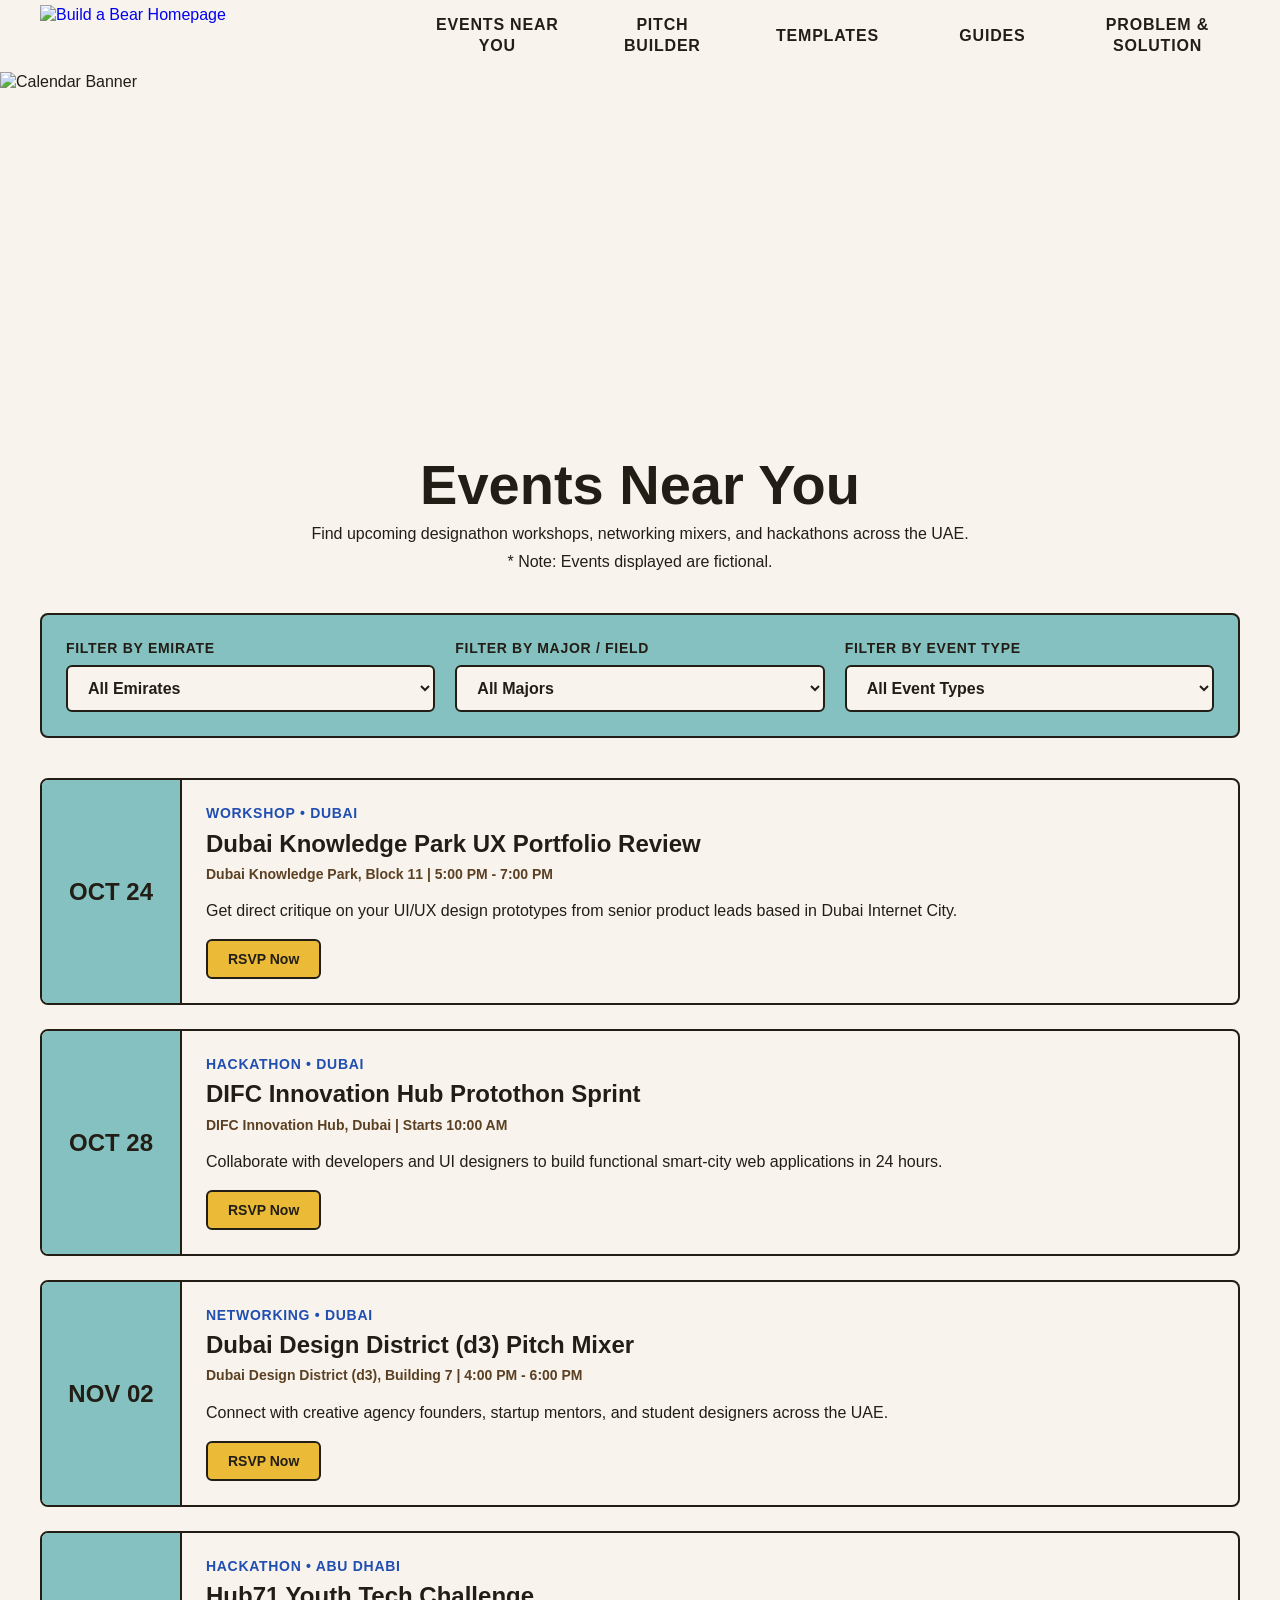
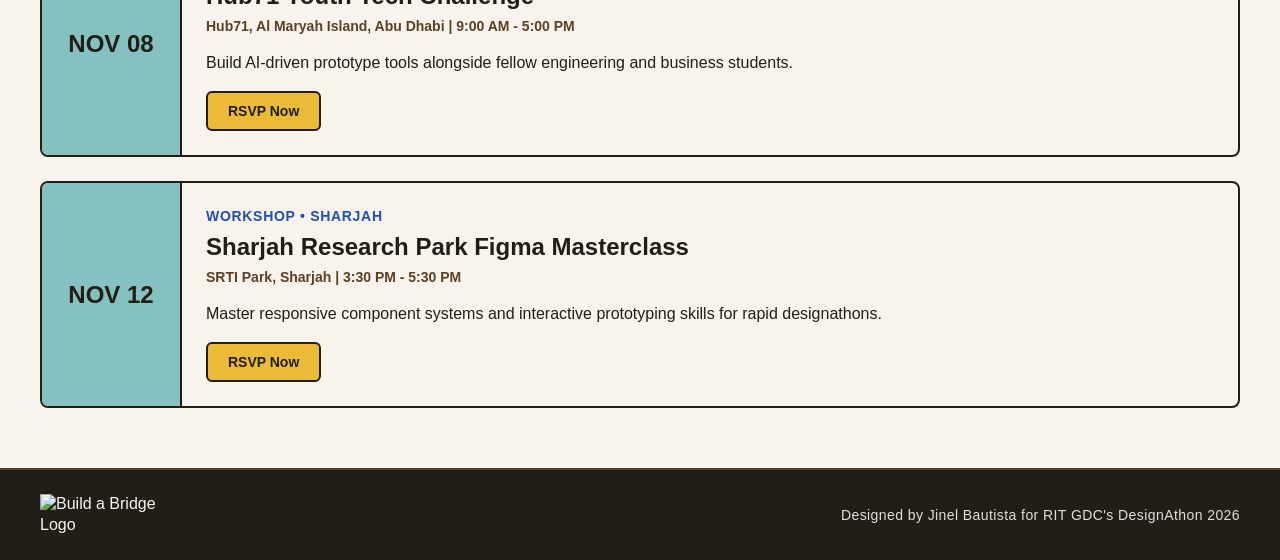
==== calendar.html @ da69a76d "Add files via upload" ====
<!DOCTYPE html>
<html lang="en">
<head>
    <meta charset="UTF-8">
    <meta name="viewport" content="width=device-width, initial-scale=1.0">
    <title>Calendar | Build a Bridge</title>
    <link rel="stylesheet" href="/style.css">
    <script src="/script.js" defer></script>
    <link rel="icon" type="image/png" href="/favicon-96x96.png" sizes="96x96" />
    <link rel="icon" type="image/svg+xml" href="/favicon.svg" />
    <link rel="shortcut icon" href="/favicon.ico" />
    <link rel="apple-touch-icon" sizes="180x180" href="/apple-touch-icon.png" />
    <link rel="manifest" href="/site.webmanifest" />
</head>

<body>
    <header class="topnav">
        <div class="wrapper topnav_wrapper">
            <a href="/" class="topnav_homelink">
                <img src="/img/build_a_bridge_full_logo.svg" alt="Build a Bear Homepage" class="topnav_logo" width="128" height="36">
            </a>

            <button class="topnav_toggle" aria-expanded="false" aria-label="Toggle menu">
                <span class="hamburger"></span>
            </button>

            <nav class="topnav_nav">
                <ul class="topnav_links">
                    <li class="topnav_item">
                        <a href="calendar.html" class="topnav_link link-calendar">EVENTS NEAR YOU</a>
                    </li>
                    <li class="topnav_item">
                        <a href="pitch-builder.html" class="topnav_link link-pitchbuilder">PITCH BUILDER</a>
                    </li>
                    <li class="topnav_item">
                        <a href="templates.html" class="topnav_link link-templates">TEMPLATES</a>
                    </li>
                    <li class="topnav_item">
                        <a href="guides.html" class="topnav_link link-guides">GUIDES</a>
                    </li>
                    <li class="topnav_item">
                        <a href="problem-solution.html" class="topnav_link link-problemsolution">PROBLEM & SOLUTION</a>
                    </li>
                </ul>
            </nav>
        </div>
    </header>  

    <main class="events_section">
        <div class="page_hero_banner">
            <img src="/img/calender_banner.jpg" alt="Calendar Banner" class="page_hero_img">
        </div>

        <div class="wrapper">
            <header class="events_header">
                <h1>Events Near You</h1>
                <p>Find upcoming designathon workshops, networking mixers, and hackathons across the UAE.</p>
                <p>* Note: Events displayed are fictional.</p>
            </header>

            <!-- Filter Controls Box -->
            <div class="filter_card">
                <div class="filter_group">
                    <label for="filterEmirate">Filter by Emirate</label>
                    <select id="filterEmirate" class="filter_select">
                        <option value="all">All Emirates</option>
                        <option value="dubai">Dubai</option>
                        <option value="abu-dhabi">Abu Dhabi</option>
                        <option value="sharjah">Sharjah</option>
                    </select>
                </div>

                <div class="filter_group">
                    <label for="filterMajor">Filter by Major / Field</label>
                    <select id="filterMajor" class="filter_select">
                        <option value="all">All Majors</option>
                        <option value="design">UI/UX & Graphic Design</option>
                        <option value="cs">Computer Science & Dev</option>
                        <option value="business">Business & Marketing</option>
                    </select>
                </div>

                <div class="filter_group">
                    <label for="filterType">Filter by Event Type</label>
                    <select id="filterType" class="filter_select">
                        <option value="all">All Event Types</option>
                        <option value="workshop">Workshop</option>
                        <option value="networking">Networking Mixer</option>
                        <option value="competition">Competition / Hackathon</option>
                    </select>
                </div>
            </div>

            <!-- Event Cards Grid -->
            <div class="events_grid" id="eventsGrid">
                
                <!-- Event 1 (Dubai) -->
                <article class="event_card" data-emirate="dubai" data-major="design" data-type="workshop">
                    <div class="event_date_badge">OCT 24</div>
                    <div class="event_info">
                        <span class="event_tag">Workshop • Dubai</span>
                        <h3>Dubai Knowledge Park UX Portfolio Review</h3>
                        <p class="event_meta"> Dubai Knowledge Park, Block 11 | 5:00 PM - 7:00 PM</p>
                        <p class="event_desc">Get direct critique on your UI/UX design prototypes from senior product leads based in Dubai Internet City.</p>
                        <button class="event_btn">RSVP Now</button>
                    </div>
                </article>

                <!-- Event 2 (Dubai) -->
                <article class="event_card" data-emirate="dubai" data-major="cs" data-type="competition">
                    <div class="event_date_badge">OCT 28</div>
                    <div class="event_info">
                        <span class="event_tag">Hackathon • Dubai</span>
                        <h3>DIFC Innovation Hub Protothon Sprint</h3>
                        <p class="event_meta"> DIFC Innovation Hub, Dubai | Starts 10:00 AM</p>
                        <p class="event_desc">Collaborate with developers and UI designers to build functional smart-city web applications in 24 hours.</p>
                        <button class="event_btn">RSVP Now</button>
                    </div>
                </article>

                <!-- Event 3 (Dubai) -->
                <article class="event_card" data-emirate="dubai" data-major="business" data-type="networking">
                    <div class="event_date_badge">NOV 02</div>
                    <div class="event_info">
                        <span class="event_tag">Networking • Dubai</span>
                        <h3>Dubai Design District (d3) Pitch Mixer</h3>
                        <p class="event_meta"> Dubai Design District (d3), Building 7 | 4:00 PM - 6:00 PM</p>
                        <p class="event_desc">Connect with creative agency founders, startup mentors, and student designers across the UAE.</p>
                        <button class="event_btn">RSVP Now</button>
                    </div>
                </article>

                <!-- Event 4 (Abu Dhabi) -->
                <article class="event_card" data-emirate="abu-dhabi" data-major="cs" data-type="competition">
                    <div class="event_date_badge">NOV 08</div>
                    <div class="event_info">
                        <span class="event_tag">Hackathon • Abu Dhabi</span>
                        <h3>Hub71 Youth Tech Challenge</h3>
                        <p class="event_meta"> Hub71, Al Maryah Island, Abu Dhabi | 9:00 AM - 5:00 PM</p>
                        <p class="event_desc">Build AI-driven prototype tools alongside fellow engineering and business students.</p>
                        <button class="event_btn">RSVP Now</button>
                    </div>
                </article>

                <!-- Event 5 (Sharjah) -->
                <article class="event_card" data-emirate="sharjah" data-major="design" data-type="workshop">
                    <div class="event_date_badge">NOV 12</div>
                    <div class="event_info">
                        <span class="event_tag">Workshop • Sharjah</span>
                        <h3>Sharjah Research Park Figma Masterclass</h3>
                        <p class="event_meta"> SRTI Park, Sharjah | 3:30 PM - 5:30 PM</p>
                        <p class="event_desc">Master responsive component systems and interactive prototyping skills for rapid designathons.</p>
                        <button class="event_btn">RSVP Now</button>
                    </div>
                </article>

            </div>
        </div>
    </main>

    <footer class="site_footer">
        <div class="wrapper footer_wrapper">
            <img src="img/build_a_bridge_full_logo_white.svg" alt="Build a Bridge Logo" class="footer_logo">
            <p class="footer_text">Designed by Jinel Bautista for RIT GDC's DesignAthon 2026</p>
        </div>
    </footer>

    <script>
        const filterEmirate = document.getElementById('filterEmirate');
        const filterMajor = document.getElementById('filterMajor');
        const filterType = document.getElementById('filterType');
        const eventCards = document.querySelectorAll('.event_card');

        function filterEvents() {
            const selectedEmirate = filterEmirate.value;
            const selectedMajor = filterMajor.value;
            const selectedType = filterType.value;

            eventCards.forEach(card => {
                const cardEmirate = card.getAttribute('data-emirate');
                const cardMajor = card.getAttribute('data-major');
                const cardType = card.getAttribute('data-type');

                const matchesEmirate = (selectedEmirate === 'all' || cardEmirate === selectedEmirate);
                const matchesMajor = (selectedMajor === 'all' || cardMajor === selectedMajor);
                const matchesType = (selectedType === 'all' || cardType === selectedType);

                if (matchesEmirate && matchesMajor && matchesType) {
                    card.style.display = 'flex';
                } else {
                    card.style.display = 'none';
                }
            });
        }

        filterEmirate.addEventListener('change', filterEvents);
        filterMajor.addEventListener('change', filterEvents);
        filterType.addEventListener('change', filterEvents);
    </script>
</body>
</html>
---- style.css ----
@layer global {
    /* poppins-regular - latin */
    @font-face {
        font-display: swap;
        font-family: 'Poppins';
        font-style: normal;
        font-weight: 400;
        src: url('/fonts/poppins-v24-latin-regular.woff2') format('woff2');
    }
    /* poppins-700 - latin */
    @font-face {
        font-display: swap;
        font-family: 'Poppins';
        font-style: normal;
        font-weight: 700;
        src: url('/fonts/poppins-v24-latin-700.woff2') format('woff2');
    }

    /* fonts */
    :root {
        --fs-14: calc(14 / 16 * 1rem);
        --fs-16: calc(16 / 16 * 1rem);
        --fs-24: calc(24 / 16 * 1rem);
        --fs-36: calc(36 / 16 * 1rem);
        --fs-38: calc(38 / 16 * 1rem);
        --fs-48: calc(48 / 16 * 1rem);
        --fs-56: calc(56 / 16 * 1rem);

        --font-size-topnav: var(--fs-14);
        --font-size-h1: var(--fs-38);
        --font-size-h2: var(--fs-36);
        --font-size-h3: var(--fs-24);

        @media (width >= calc(768 / 16 * 1rem)) {
            --font-size-topnav: var(--fs-16);
            --font-size-h1: var(--fs-56);
            --font-size-h2: var(--fs-48);
        }
    }

    /* colours */
    :root {
        --c-white: hsl(38, 44%, 95%);
        --c-black: hsl(38, 20%, 11%);
        --c-darkblue: hsl(221, 69%, 41%);
        --c-teal: hsl(179, 33%, 64%);
        --c-yellow: hsl(44, 82%, 57%);
        --c-orange: hsl(24, 85%, 62%);
        --c-pink: hsl(330, 67%, 78%);
        --c-purple: hsl(287, 40%, 60%);
        --c-brown: hsl(30, 45%, 25%);
        --c-transparent: transparent;

        --color-main-bg: var(--c-white);
        --color-text-dark: var(--c-black);
        --color-text-light: var(--c-white);
        --color-header-bg: var(--c-white);
    }

    *, 
    *::before, 
    *::after {
        box-sizing: border-box;
    }

    * {
        margin: 0;
    }

    body {
        font-family: "Poppins", Arial, Helvetica, sans-serif;
        line-height: 1.3;
        color: var(--color-text-dark);
        background-color: var(--color-main-bg);
        overflow-x: hidden;
    }

    h1, h2, h3 {
        line-height: 1.1;
    }

    h1 { font-size: var(--font-size-h1); }
    h2 { font-size: var(--font-size-h2); }
    h3 { font-size: var(--font-size-h3); }

    a {
        text-decoration: none;
    }

    img, picture, svg {
        max-width: 100%;
        height: auto;
        display: block;
    }

    .wrapper {
        width: min(calc(100% - 48px), calc(1200 / 16 * 1rem));
        margin-inline: auto;
    }
}

@layer component {
    /* landing page */
    .topnav {
        background-color: var(--color-header-bg);
        position: relative;

        .topnav_wrapper {
            display: flex;
            justify-content: space-between;
            align-items: stretch;
            gap: 24px;
            padding-block: 0; 
            height: 72px;
        }

        .topnav_toggle {
            background: none;
            border: none;
            padding: 8px;
            cursor: pointer;
            display: flex;
            align-items: center;
            justify-content: center;
            z-index: 100;
            transition: opacity 0.2s ease;

            @media (width >= calc(768 / 16 * 1rem)) {
                display: none !important;
            }

            &:hover { opacity: 0.8; }
            &:active { opacity: 0.6; }

            .hamburger {
                position: relative;
                display: block;
                width: 24px;
                height: 2px;
                background-color: var(--color-text-dark);
                transition: background-color 0.3s ease;

                &::before,
                &::after {
                    content: '';
                    position: absolute;
                    left: 0;
                    width: 24px;
                    height: 2px;
                    background-color: var(--color-text-dark);
                    transition: transform 0.3s ease;
                }

                &::before { top: -7px; }
                &::after { top: 7px; }
            }
        }

        .topnav_nav {
            display: none;
            position: absolute;
            top: 100%;
            left: 0;
            right: 0;
            background-color: var(--c-white);
            padding: 0;
            box-shadow: 0 4px 12px rgba(0, 0, 0, 0.15);
            z-index: 99;

            &.is-open {
                display: block;
            }

            @media (width >= calc(768 / 16 * 1rem)) {
                display: flex !important;
                align-items: stretch;
                height: 100%;
                position: static;
                background-color: transparent;
                padding: 0;
                box-shadow: none;
                text-align: left;
            }
        }

        .topnav_homelink {
            flex-shrink: 0;
            display: flex;
            align-items: center;
            padding-block: 12px;

            &:hover {
                opacity: 0.8;
            }
        }

        .topnav_logo {
            width: calc(160 / 16 * 1rem);

            @media (width >= calc(768 / 16 * 1rem)) {
                width: calc(220 / 16 * 1rem);
            }
        }

        .topnav_links {
            display: flex;
            flex-direction: column;
            align-items: stretch;
            gap: 0;
            list-style-type: none;
            padding: 0;
            margin: 0;
            width: 100%;

            @media (width >= calc(768 / 16 * 1rem)) {
                flex-direction: row;
                flex-wrap: nowrap;
                justify-content: center;
                align-items: stretch;
                height: 100%;
            }
        }

        .topnav_item {
            display: flex;
            align-items: stretch;
            width: 100%;
        }

        .topnav_link {
            font-size: var(--font-size-topnav);
            font-weight: 700;
            letter-spacing: 0.05em;
            color: var(--color-text-dark);
            display: flex;
            align-items: center;
            justify-content: center;
            text-align: center;
            width: 100%;
            padding-block: 16px;
            padding-inline: 16px;
            height: 100%;
            border-radius: 0;
            transition: background-color 0.2s ease, color 0.2s ease, opacity 0.2s ease;

            @media (width >= calc(768 / 16 * 1rem)) {
                padding-block: 0;
                background-color: transparent !important; 
            }

            &.link-calendar {
                background-color: var(--c-teal);
                
                @media (width >= calc(768 / 16 * 1rem)) {
                    &:hover {
                        background-color: var(--c-teal) !important;
                        color: var(--c-white);
                    }
                }
            }

            &.link-pitchbuilder {
                background-color: var(--c-yellow);

                @media (width >= calc(768 / 16 * 1rem)) {
                    &:hover {
                        background-color: var(--c-yellow) !important;
                        color: var(--c-white);
                    }
                }
            }

            &.link-templates {
                background-color: var(--c-purple);

                @media (width >= calc(768 / 16 * 1rem)) {
                    &:hover {
                        background-color: var(--c-purple) !important;
                        color: var(--c-white);
                    }
                }
            }

            &.link-guides {
                background-color: var(--c-pink);

                @media (width >= calc(768 / 16 * 1rem)) {
                    &:hover {
                        background-color: var(--c-pink) !important;
                        color: var(--c-white);
                    }
                }
            }

            &.link-problemsolution {
                background-color: var(--c-darkblue);

                @media (width >= calc(768 / 16 * 1rem)) {
                    &:hover {
                        background-color: var(--c-darkblue) !important;
                        color: var(--c-white);
                    }
                }
            }

            &:hover {
                opacity: 0.85;
                text-decoration: underline;
                text-underline-offset: 4px;
            }

            &:active {
                opacity: 0.7;
            }
        }
    }

    .hero {
        width: 100%;
        overflow-x: hidden;
        background: var(--c-orange);
    }

    .hero_container {
        display: flex;
        flex-direction: column;
        width: 100%;

        @media (width >= calc(768 / 16 * 1rem)) {
            display: grid;
            grid-template-columns: minmax(0, calc(1200 / 16 * 1rem / 2)) 1fr;
            padding-left: max(24px, calc((100vw - (1200 / 16 * 1rem)) / 2));
            padding-right: 0;
            align-items: stretch;
        }
    }

    .hero_content {
        display: flex;
        flex-direction: column;
        justify-content: center;
        padding: 40px 24px;
        text-align: center;

        @media (width >= calc(768 / 16 * 1rem)) {
            padding: 60px 48px 60px 0;
            text-align: left;
        }
    }

    .hero_media {
        width: 100%;
        height: 100%;
        order: -1; 

        @media (width >= calc(768 / 16 * 1rem)) {
            order: 0;
        }
    }

    .hero_img {
        width: 100%;
        height: 100%;
        object-fit: cover;
        display: block;
    }

    header.topnav,
    .topnav {
        margin-bottom: 0 !important;
    }

    main,
    .calendar_section,
    .templates_section,
    .pitch_section,
    .guides_section {
        margin-top: 0 !important;
        padding-top: 0 !important;
    }

    .page_hero_banner {
        width: 100%;
        height: 350px;
        max-height: 350px;
        overflow: hidden;
        margin-top: 0;
        margin-bottom: 32px;
    }

    .page_hero_img {
        width: 100%;
        height: 100%;
        object-fit: cover;
        object-position: center;
        display: block;
    }

    /* Networking Section */
    .networking {
        width: 100%;
        display: flex;
        flex-direction: column;
    }

    .networking_ticker {
        width: 100%;
        background-color: transparent; 
        border-top: 2px solid var(--c-brown);
        border-bottom: 2px solid var(--c-brown); 
        overflow: hidden;
        white-space: nowrap;
        padding-block: 12px;
        display: flex;
        align-items: center;
    }

    .ticker_track {
        display: flex;
        width: max-content;
        animation: scroll-left 16s linear infinite;
    }

    .ticker_group {
        display: flex;
        align-items: center;
        gap: 48px;
        padding-right: 48px; 
        flex-shrink: 0;
    }

    .ticker_group span {
        font-family: 'Poppins', Arial, Helvetica, sans-serif;
        font-size: var(--fs-24);
        font-weight: 700;
        text-transform: uppercase;
        letter-spacing: 0.05em;
        color: var(--c-brown); 
        flex-shrink: 0;
        white-space: nowrap;
    }

    .networking_content {
        width: 100%;
        background-color: var(--c-purple);
        color: var(--c-white);
        padding-block: 60px;
        text-align: center;

        .wrapper {
            display: flex;
            flex-direction: column;
            align-items: center;
            gap: 16px;
        }

        h2 {
            color: var(--c-white);
        }

        p {
            font-size: var(--fs-16);
            line-height: 1.6;
            max-width: 800px;
            margin: 0 auto;
        }
    }

    @keyframes scroll-left {
        0% {
            transform: translateX(0);
        }
        100% {
            transform: translateX(-50%);
        }
    }

    .resources {
        padding-block: 40px 60px;
        text-align: center;
    }

    .resources-container {
        display: flex;
        gap: 20px;
        justify-content: center;
        align-items: center;
    }
    .resources_title {
        margin-bottom: 32px;
    }

    .resources_grid {
        display: grid;
        grid-template-columns: 1fr;
        gap: 24px;

        @media (width >= calc(600 / 16 * 1rem)) {
            grid-template-columns: repeat(2, 1fr); 
        }

        @media (width >= calc(900 / 16 * 1rem)) {
            grid-template-columns: repeat(4, 1fr); 
        }
    }

    .card {
        height: 100%;
        width: 100%;
        border: 2px solid var(--c-black);
        border-radius: 8px;
        padding: 20px;
        display: flex;
        flex-direction: column;
        align-items: center;
        text-align: center;
        gap: 12px;
        transition: transform 0.2s ease, box-shadow 0.2s ease;
    }

    .card:hover {
        transform: translateY(-4px);
    }

    .card-calendar {
        background-color: var(--c-teal);
        color: var(--c-black);
    }

    .card-pitchbuilder {
        background-color: var(--c-yellow);
        color: var(--c-black);
    }

    .card-templates {
        background-color: var(--c-purple);
        color: var(--c-black);
    }

    .card-guides {
        background-color: var(--c-pink);
        color: var(--c-black);
    }

    .card_img {
        width: auto;
        max-width: 64px;    
        height: 64px;       
        object-fit: contain; 
        margin-bottom: 8px;
    }

    .card_desc {
        font-size: var(--fs-14);
        color: var(--color-text-dark);
    }

    .card-link {
        text-decoration: none;
        color: inherit; 
        display: flex;  
        flex: 1;       
    }

    .card-link:nth-child(1) {
        transform: rotate(-6deg);
    }

    .card-link:nth-child(2) {
        transform: rotate(3deg);
    }

    .card-link:nth-child(3) {
        transform: rotate(-4deg);
    }

    .card-link:nth-child(4) {
        transform: rotate(5deg);
    }

    .site_footer {
        width: 100%;
        background-color: var(--c-black);
        color: var(--c-white);
        padding-block: 24px;
        border-top: 2px solid var(--c-brown);

        .footer_wrapper {
            display: flex;
            flex-direction: column;
            align-items: center;
            justify-content: space-between;
            gap: 16px;

            @media (width >= calc(600 / 16 * 1rem)) {
                flex-direction: row;
                text-align: left;
            }
        }

        .footer_logo {
            width: calc(140 / 16 * 1rem);
            height: auto;
            display: block;
        }

        .footer_text {
            font-size: var(--fs-14);
            font-weight: 400;
            letter-spacing: 0.03em;
            opacity: 0.9;
            margin: 0;
        }
    }

    /* calendar page */
    .events_section {
    padding-block: 60px;
    background-color: var(--c-white);
    }

    .events_header {
        text-align: center;
        margin-bottom: 40px;

        h1 {
            color: var(--c-black);
        }

        p {
            font-size: var(--fs-16);
            margin-top: 8px;
        }
    }

    .filter_card {
        background-color: var(--c-teal);
        border: 2px solid var(--c-black);
        border-radius: 8px;
        padding: 24px;
        margin-bottom: 40px;
        display: grid;
        grid-template-columns: 1fr;
        gap: 20px;

        @media (width >= calc(768 / 16 * 1rem)) {
            grid-template-columns: repeat(3, 1fr);
        }
    }

    .filter_group {
        display: flex;
        flex-direction: column;
        gap: 8px;

        label {
            font-weight: 700;
            font-size: var(--fs-14);
            color: var(--c-black);
            text-transform: uppercase;
            letter-spacing: 0.05em;
        }
    }

    .filter_select {
        padding: 12px 16px;
        border: 2px solid var(--c-black);
        border-radius: 6px;
        font-family: inherit;
        font-size: var(--fs-16);
        font-weight: 700;
        background-color: var(--c-white);
        color: var(--c-black);
        outline: none;
        cursor: pointer;

        &:focus {
            border-color: var(--c-darkblue);
        }
    }

    /* Event List Grid */
    .events_grid {
        display: flex;
        flex-direction: column;
        gap: 24px;
    }

    .event_card {
        border: 2px solid var(--c-black);
        border-radius: 8px;
        background-color: var(--c-white);
        display: flex;
        flex-direction: column;
        overflow: hidden;

        @media (width >= calc(600 / 16 * 1rem)) {
            flex-direction: row;
        }
    }

    .event_date_badge {
        background-color: var(--c-teal);
        color: var(--c-black);
        font-weight: 700;
        font-size: var(--fs-24);
        display: flex;
        align-items: center;
        justify-content: center;
        padding: 20px;
        border-bottom: 2px solid var(--c-black);

        @media (width >= calc(600 / 16 * 1rem)) {
            min-width: 140px;
            border-bottom: none;
            border-right: 2px solid var(--c-black);
        }
    }

    .event_info {
        padding: 24px;
        display: flex;
        flex-direction: column;
        gap: 8px;
        width: 100%;

        h3 {
            color: var(--c-black);
        }
    }

    .event_tag {
        font-size: var(--fs-14);
        font-weight: 700;
        text-transform: uppercase;
        color: var(--c-darkblue);
        letter-spacing: 0.05em;
    }

    .event_meta {
        font-size: var(--fs-14);
        font-weight: 700;
        color: var(--c-brown);
    }

    .event_desc {
        font-size: var(--fs-16);
        line-height: 1.5;
        margin-block: 8px;
    }

    .event_btn {
        align-self: flex-start;
        background-color: var(--c-yellow);
        color: var(--c-black);
        border: 2px solid var(--c-black);
        padding: 10px 20px;
        font-weight: 700;
        font-family: inherit;
        font-size: var(--fs-14);
        border-radius: 6px;
        cursor: pointer;
        transition: opacity 0.2s ease, transform 0.1s ease;

        &:hover {
            opacity: 0.85;
        }

        &:active {
            transform: scale(0.98);
        }
    }

    /* pitch builder page */
    .pitch_section {
        padding-block: 60px;
        background-color: var(--c-white);
    }

    .pitch_header {
        text-align: center;
        margin-bottom: 40px;
        
        p {
            font-size: var(--fs-16);
            margin-top: 8px;
        }
    }

    .pitch-hero {
        width: 100%;
        margin: 0;
        padding-bottom: 50px;
        box-sizing: border-box;
    }

    .video-credit {
        display: block;
        margin-top: 8px;
        margin-bottom: 0;
    }

    .pitch-container {
        max-width: 1200px;
        background-color: var(--c-yellow);
        padding: 12px 16px;
        border: 2px solid var(--c-black);
        border-radius: 6px;
        margin: 0 auto;
        display: flex;
        gap: 40px;
        align-items: center;
    }

    .pitch-text h2 {
        font-size: 2.5rem;   /* Adjust size as needed */
        line-height: 1.2;    /* Prevents tall letters from cutting off */
        margin-bottom: 16px; /* Pushes the paragraph down below the heading */
    }

    .pitch-text p {
        font-size: 1.1rem;
        line-height: 1.5;
        margin: 0;
    }

    /* Split columns evenly */
    .pitch-text, 
    .pitch-video-block {
        flex: 1;
    }

    /* Responsive 16:9 aspect ratio wrapper for YouTube iframe */
    .video-wrapper {
        position: relative;
        padding-bottom: 56.25%; /* 16:9 ratio */
        height: 0;
        overflow: hidden;
        border-radius: 8px; /* Optional rounded corners */
        margin: 12px 0;
    }

    .video-wrapper iframe {
        position: absolute;
        top: 0;
        left: 0;
        width: 100%;
        height: 100%;
    }

    /* Optional label formatting */
    .video-label, 
    .video-credit {
        display: block;
        font-size: 0.9rem;
        color: #555;
    }

    /* Mobile responsive fallback: stacks columns vertically on smaller screens */
    @media (max-width: 768px) {
        .pitch-container {
            flex-direction: column;
        }
    }

    .pitch_container {
        display: grid;
        grid-template-columns: 1fr;
        gap: 40px;
        margin-top: 0;

        @media (width >= calc(768 / 16 * 1rem)) {
            grid-template-columns: 1fr 1fr;
        }
    }

    .pitch_form {
        display: flex;
        flex-direction: column;
        gap: 20px;
    }

    .form_group {
        display: flex;
        flex-direction: column;
        gap: 8px;

        label {
            font-weight: 700;
            font-size: var(--fs-14);
            color: var(--c-black);
        }

        input {
            padding: 12px 16px;
            border: 2px solid var(--c-black);
            border-radius: 6px;
            font-family: inherit;
            font-size: var(--fs-16);
            background-color: #fff;
            outline: none;

            &:focus {
                border-color: var(--c-purple);
            }
        }
    }

    .pitch_output_card {
        background-color: var(--c-yellow);
        border: 2px solid var(--c-black);
        border-radius: 8px;
        padding: 32px;
        display: flex;
        flex-direction: column;
        gap: 20px;
        height: fit-content;

        h3 {
            color: var(--c-black);
        }
    }

    .pitch_box {
        background-color: var(--c-white);
        border: 2px solid var(--c-black);
        border-radius: 6px;
        padding: 20px;
        min-height: 140px;

        p {
            font-size: var(--fs-16);
            line-height: 1.6;
            color: var(--c-black);
        }
    }

    .pitch_btn {
        background-color: var(--c-purple);
        color: var(--c-white);
        border: 2px solid var(--c-black);
        padding: 14px 24px;
        font-weight: 700;
        font-family: inherit;
        font-size: var(--fs-16);
        border-radius: 6px;
        cursor: pointer;
        transition: transform 0.1s ease, opacity 0.2s ease;

        &:hover {
            opacity: 0.9;
        }

        &:active {
            transform: scale(0.98);
        }
    }

    .copy_feedback {
        display: none;
        text-align: center;
        font-weight: 700;
        color: var(--c-black);
        font-size: var(--fs-14);

        &.visible {
            display: block;
        }
    }

    /* templates page */
    .templates_section {
        padding-block: 60px;
        background-color: var(--c-white);
    }

    .templates_header {
        text-align: center;
        margin-bottom: 40px;

        h1 {
            color: var(--c-black);
        }

        p {
            font-size: var(--fs-16);
            margin-top: 8px;
        }
    }

    .templates_grid {
        display: grid;
        grid-template-columns: 1fr;
        gap: 32px;

        @media (width >= calc(768 / 16 * 1rem)) {
            grid-template-columns: repeat(2, 1fr);
        }
    }

    .template_card {
        border: 2px solid var(--c-black);
        border-radius: 8px;
        background-color: var(--c-white);
        display: flex;
        flex-direction: column;
        overflow: hidden;
    }

    .template_badge {
        background-color: var(--c-purple);
        color: var(--c-white);
        font-weight: 700;
        font-size: var(--fs-14);
        letter-spacing: 0.05em;
        padding: 12px 20px;
        border-bottom: 2px solid var(--c-black);
    }

    .template_content {
        padding: 24px;
        display: flex;
        flex-direction: column;
        gap: 16px;
        flex-grow: 1;

        h3 {
            color: var(--c-black);
            font-size: var(--fs-24);
        }
    }

    .template_desc {
        font-size: var(--fs-14);
        color: var(--color-text-dark);
        line-height: 1.5;
    }

    .template_box {
        background-color: var(--c-white);
        border: 2px solid var(--c-black);
        border-radius: 6px;
        padding: 20px;
        flex-grow: 1;
        text-align: left; /* Fixes awkward center alignment */
    }

    .template_text {
        font-family: inherit;
        font-size: var(--fs-14);
        line-height: 1.6;
        color: var(--c-black);
        margin: 0;
        text-align: left;
        white-space: normal;
    }

    .placeholder {
        font-weight: 100; 
        padding: 2px 6px;
        border-radius: 4px;
        border: none; 
        display: inline; 
        color: var(--c-black);
    }

    .template_card--email .placeholder {
        background-color: hsla(174, 60%, 45%, 0.25);
    }

    .template_card--resume .placeholder {
        background-color: hsla(270, 60%, 55%, 0.25);
    }

    .template_card--linkedin .placeholder {
        background-color: hsla(25, 90%, 55%, 0.25);
    }

    .template_card--followup .placeholder {
        background-color: hsla(330, 80%, 65%, 0.25);
    }

    .copy_template_btn {
        align-self: flex-start;
        background-color: var(--c-yellow);
        color: var(--c-black);
        border: 2px solid var(--c-black);
        padding: 12px 20px;
        font-weight: 700;
        font-family: inherit;
        font-size: var(--fs-14);
        border-radius: 6px;
        cursor: pointer;
        transition: background-color 0.2s ease, transform 0.1s ease;

        &:hover {
            opacity: 0.9;
        }

        &:active {
            transform: scale(0.98);
        }
    }

    /* guides page */
    .guides_section {
        padding-top: 3rem;
        padding-bottom: 4rem;
    }

    .page_header {
        text-align: center;
        margin-bottom: 3rem;
    }

        /* Section Container & Section Title */
    body.guides-page main.guides_section {
        padding-top: 3rem;
        padding-bottom: 4rem;
    }

    body.guides-page .page_header h1 {
        text-align: left;
        font-size: 1.5rem;
        font-weight: 800;
        letter-spacing: 0.05em;
        text-transform: uppercase;
        color: #111111;
        margin-bottom: 2rem;
    }

    /* Blog Layout Container */
    .blog_feed {
        display: flex;
        flex-direction: column;
        gap: 2rem;
    }

    /* Individual Card Structure */
    .blog_card {
        display: flex;
        gap: 1.75rem;
        align-items: flex-start;
        padding-bottom: 2rem;
        border-bottom: 1px solid var(--c-pink);
    }

    /* Image Styling */
    .blog_img_link {
        flex-shrink: 0;
        width: 240px;
        height: 160px;
    }

    .blog_img {
        width: 100%;
        height: 100%;
        object-fit: cover;
        border: 1px solid #e2e8f0;
        border-radius: 2px;
    }

    /* Post Content & Pink Accent Elements */
    .blog_content {
        flex-grow: 1;
    }

    .blog_title {
        font-size: 1.4rem;
        font-weight: 700;
        margin-bottom: 0.25rem;
    }

    .blog_title a {
        text-decoration: none;
        color: #111111;
        transition: color 0.2s ease;
    }

    /* Primary Pink Highlight on Hover */
    .blog_title a:hover {
        color: var(--c-pink);
    }

    .blog_subtitle {
        font-style: italic;
        color: #666666;
        margin-bottom: 0.75rem;
    }

    .blog_excerpt {
        color: #444444;
        line-height: 1.5;
        margin-bottom: 1.25rem;
    }

    /* Card Footer Layout */
    .blog_footer {
        display: flex;
        justify-content: space-between;
        align-items: center;
    }

    .blog_author {
        font-size: 0.875rem;
        color: #666666;
    }

    /* Pink "Read more »" Button */
    .blog_btn {
        background-color: var(--c-pink);
        color: #ffffff;
        text-decoration: none;
        padding: 0.5rem 1rem;
        border-radius: 4px;
        font-size: 0.9rem;
        font-weight: 600;
        transition: opacity 0.2s ease;
    }

    .blog_btn:hover {
        opacity: 0.9;
    }

    /* Mobile Responsive Layout */
    @media (max-width: 640px) {
        .blog_card {
            flex-direction: column;
        }

        .blog_img_link {
            width: 100%;
            height: 200px;
        }
    }

    /* problem and solution page */
    header.topnav {
        position: relative; 
    }

    body.problem-solution header.topnav::after {
        content: '';
        display: block;
        top: 100%; 
        left: 0;
        width: 100%;
        height: 128px;
        z-index: 10;
        background: linear-gradient(
            to bottom,
            var(--c-pink) 0% 16.66%,
            var(--c-orange) 16.66% 33.33%,
            var(--c-yellow) 33.33% 50%,
            var(--c-teal) 50% 66.66%,
            var(--c-darkblue) 66.66% 83.33%,
            var(--c-purple) 83.33% 100%
        );
    }

    body.problem-solution main.problem_section,
    body.problem-solution .page_title {
        padding-top: 3rem; 
    }

    .page_title {
        text-align: center;
        margin-bottom: 3rem;
    }

    .problem-solution-section {
        max-width: 1100px;
        margin: 0 auto;
        padding: 20px 20px;
    }

    .problem-solution-section h2 {
        text-align: center;
        margin-bottom: 40px;
    }

    /* Flex row setup */
    .ps-row {
        display: flex;
        align-items: center;
        gap: 40px;
        margin-bottom: 60px;
    }

    /* Reverses the second row so the image goes to the left */
    .ps-row.reverse {
        flex-direction: row-reverse;
    }

    /* Balance column widths */
    .ps-text, .ps-image {
        flex: 1;
    }

    .heading-box {
        display: inline-block;
        padding: 8px 20px;
        border: 2px solid #000;
        border-radius: 6px;
        margin-bottom: 24px; /* Creates spacing above paragraph */
    }

    .heading-box h3 {
        margin: 0;
        font-size: 1.8rem;
    }

    /* Background colors using your CSS color variables */
    .problem-box {
        background-color: var(--c-pink); 
    }

    .solution-box {
        background-color: var(--c-teal); 
    }

    /* Tilted Image Frame Effect */
    .ps-image {
        padding: 8px;
        background-color: #fff;
        border: 2px solid #000;
        border-radius: 16px;
        box-shadow: 4px 4px 0px #000;
    }

    .ps-image img {
        width: 100%;
        height: auto;
        border-radius: 12px;
        display: block;
    }

    /* Rotations */
    .tilt-left {
        transform: rotate(-3deg);
    }

    .tilt-right {
        transform: rotate(3deg);
    }

    /* Mobile fallback */
    @media (max-width: 768px) {
        .ps-row, .ps-row.reverse {
            flex-direction: column;
        }
    }
}

@layer utility {
    .visually-hidden {
        position: absolute;
        left: -10000px;
        top: auto;
        width: 1px;
        height: 1px;
        overflow: hidden;
    }
}
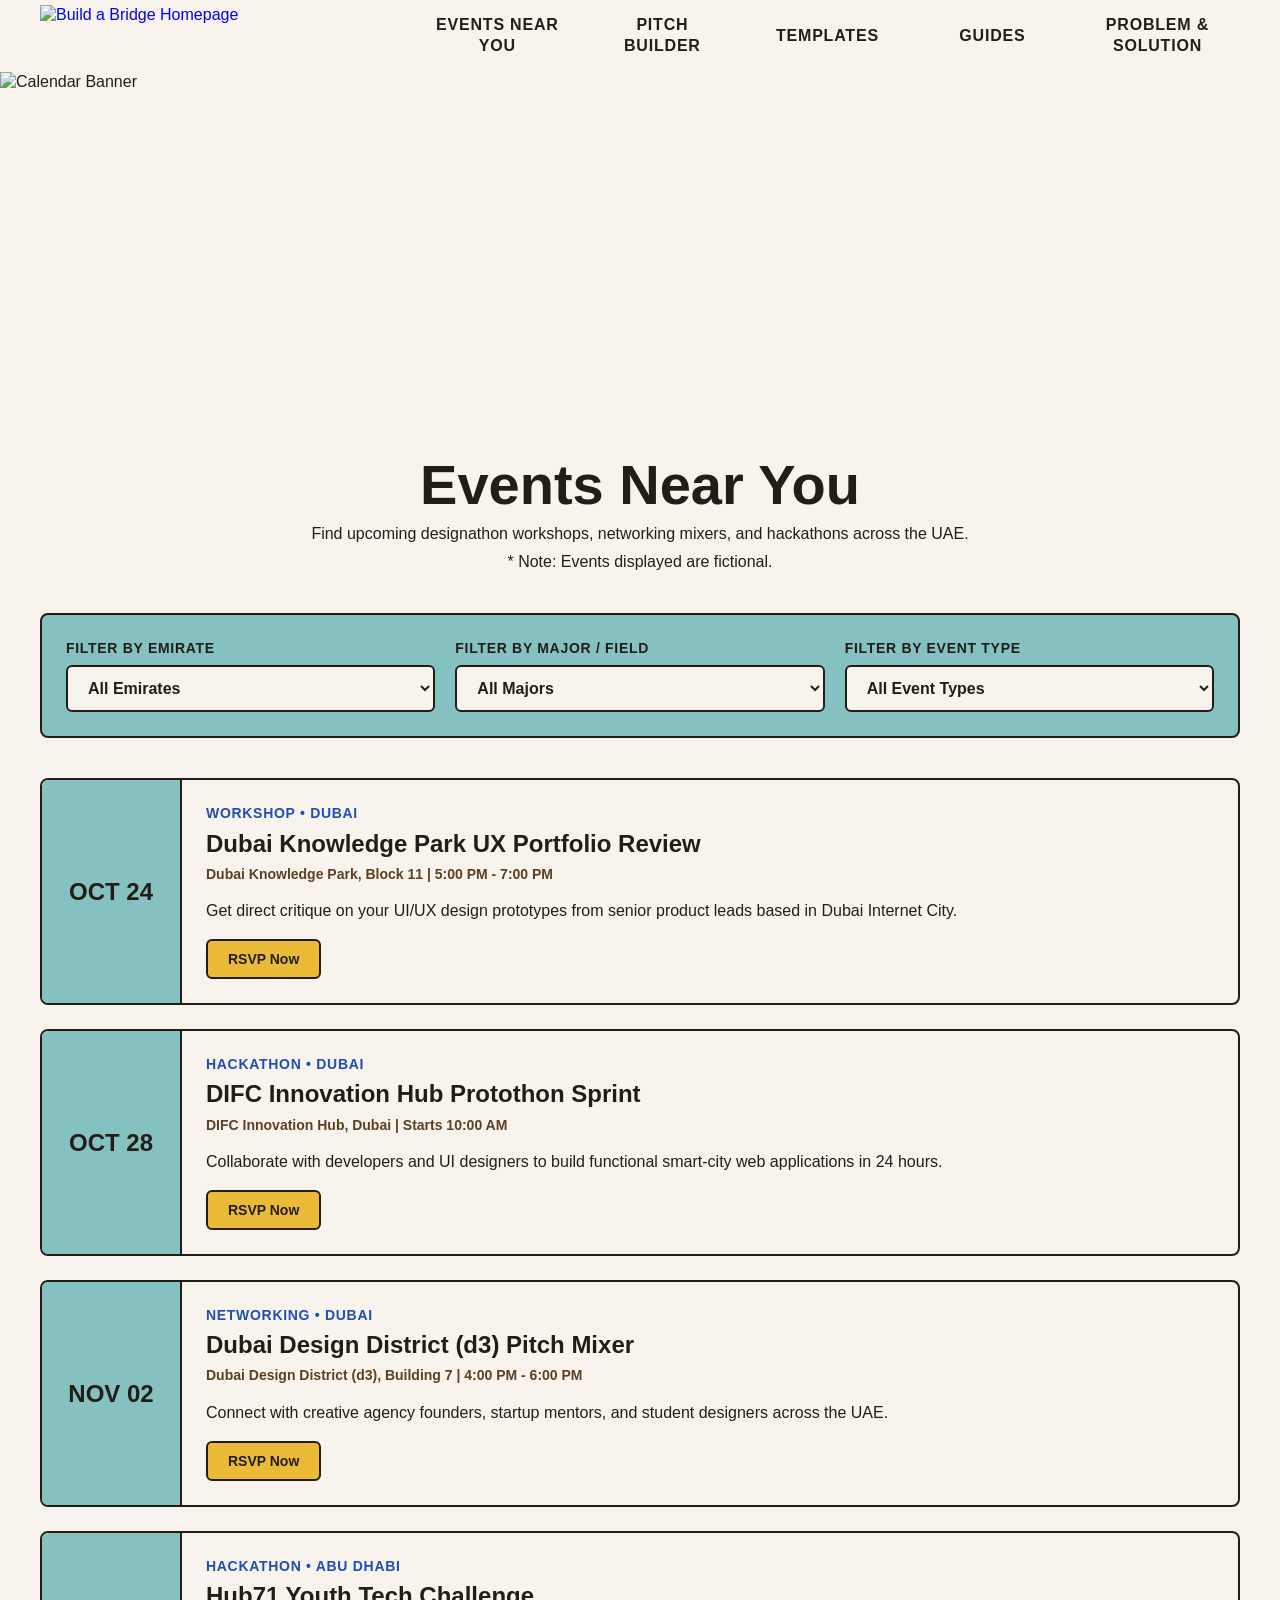
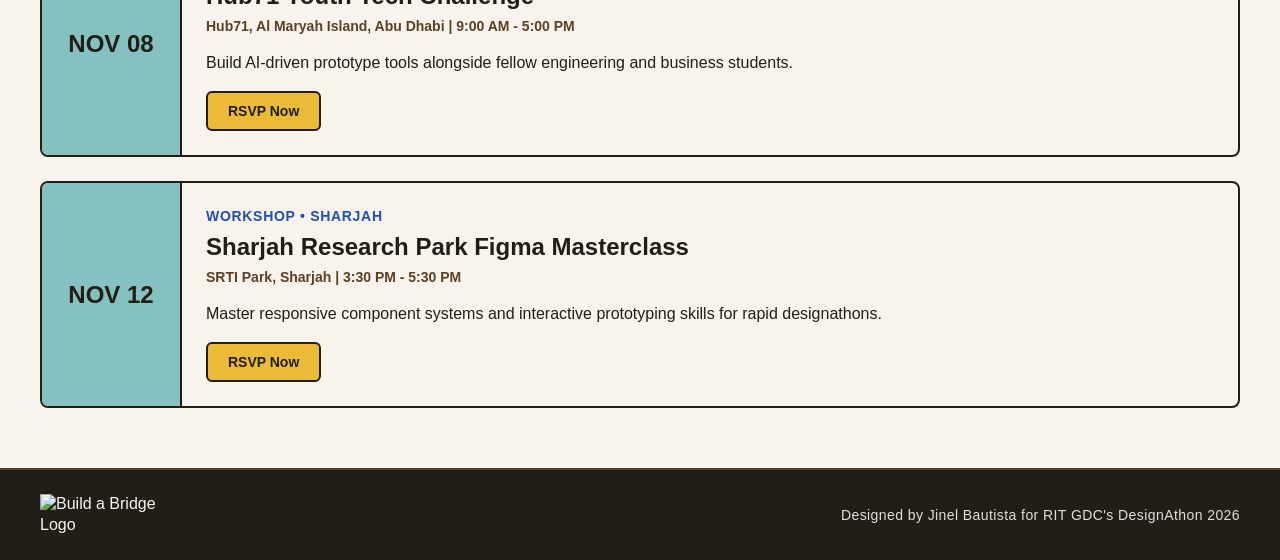
==== commit 183fda8d: "Update calendar.html" ====
--- a/calendar.html
+++ b/calendar.html
@@ -4,20 +4,20 @@
     <meta charset="UTF-8">
     <meta name="viewport" content="width=device-width, initial-scale=1.0">
     <title>Calendar | Build a Bridge</title>
-    <link rel="stylesheet" href="/style.css">
-    <script src="/script.js" defer></script>
-    <link rel="icon" type="image/png" href="/favicon-96x96.png" sizes="96x96" />
-    <link rel="icon" type="image/svg+xml" href="/favicon.svg" />
-    <link rel="shortcut icon" href="/favicon.ico" />
-    <link rel="apple-touch-icon" sizes="180x180" href="/apple-touch-icon.png" />
-    <link rel="manifest" href="/site.webmanifest" />
+    <link rel="stylesheet" href="style.css">
+    <script src="script.js" defer></script>
+    <link rel="icon" type="image/png" href="favicon-96x96.png" sizes="96x96" />
+    <link rel="icon" type="image/svg+xml" href="favicon.svg" />
+    <link rel="shortcut icon" href="favicon.ico" />
+    <link rel="apple-touch-icon" sizes="180x180" href="apple-touch-icon.png" />
+    <link rel="manifest" href="site.webmanifest" />
 </head>
 
 <body>
     <header class="topnav">
         <div class="wrapper topnav_wrapper">
-            <a href="/" class="topnav_homelink">
-                <img src="/img/build_a_bridge_full_logo.svg" alt="Build a Bear Homepage" class="topnav_logo" width="128" height="36">
+            <a href="index.html" class="topnav_homelink">
+                <img src="img/build_a_bridge_full_logo.svg" alt="Build a Bridge Homepage" class="topnav_logo" width="128" height="36">
             </a>
 
             <button class="topnav_toggle" aria-expanded="false" aria-label="Toggle menu">
@@ -44,11 +44,11 @@
                 </ul>
             </nav>
         </div>
-    </header>  
+    </header>   
 
     <main class="events_section">
         <div class="page_hero_banner">
-            <img src="/img/calender_banner.jpg" alt="Calendar Banner" class="page_hero_img">
+            <img src="img/calender_banner.jpg" alt="Calendar Banner" class="page_hero_img">
         </div>
 
         <div class="wrapper">
@@ -198,4 +198,4 @@
         filterType.addEventListener('change', filterEvents);
     </script>
 </body>
-</html>+</html>
